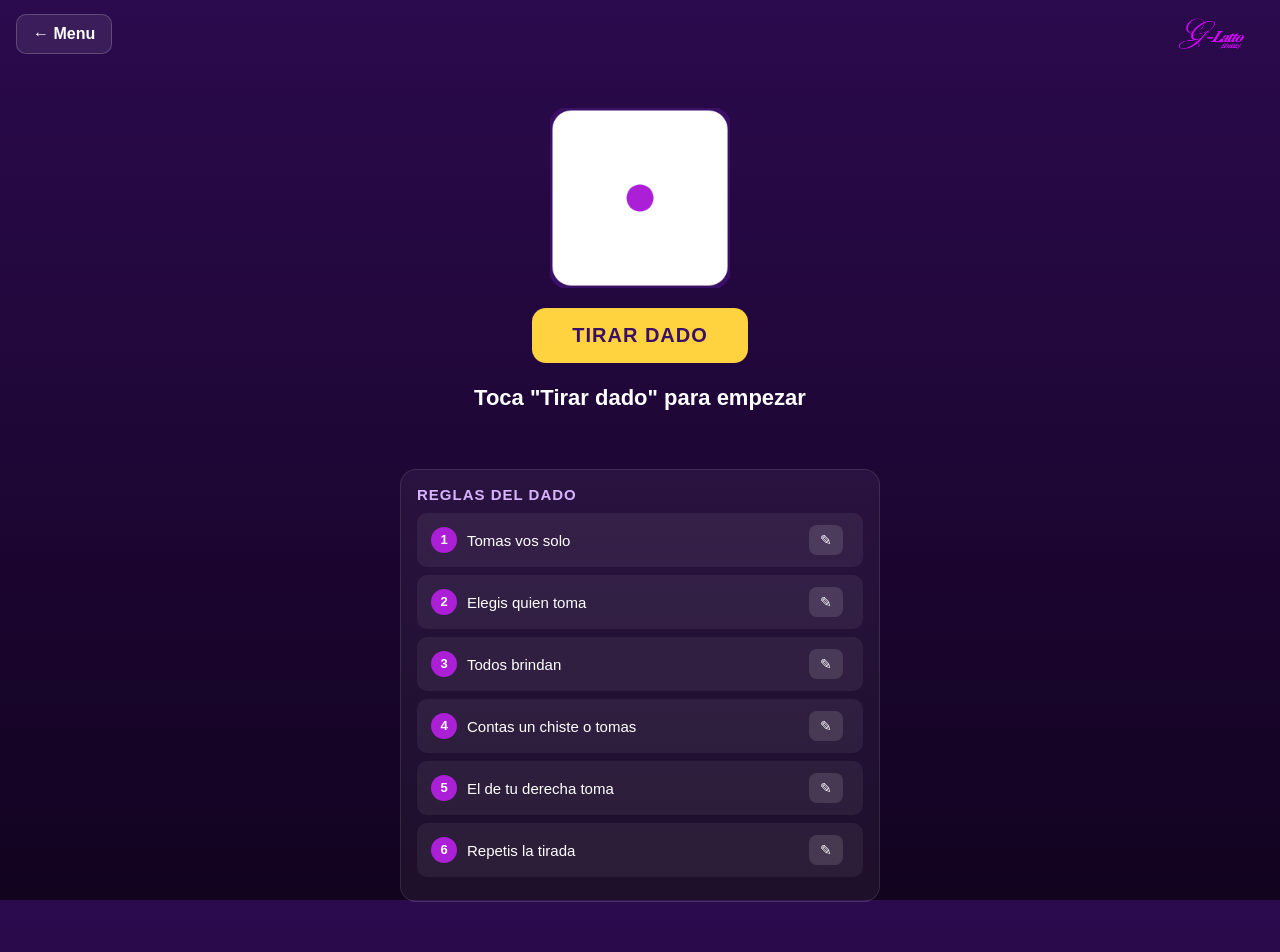
==== dado.html @ e574c799 "Primera version de G-LATTO app" ====
<!DOCTYPE html>
<html lang="es">
<head>
<meta charset="UTF-8">
<meta name="viewport" content="width=device-width, initial-scale=1, maximum-scale=1, user-scalable=no">
<title>G-LATTO - Dado del Trago</title>
<link rel="stylesheet" href="css/style.css">
<link rel="stylesheet" href="css/dado.css">
</head>
<body>

<div class="back-bar">
  <a class="back-link" href="index.html">&larr; Menu</a>
  <img class="mini-logo" src="assets/glatto-logo.png" alt="G-Latto">
</div>

<div class="wrap">

  <div class="dice-area">
    <canvas id="diceCanvas" width="220" height="220"></canvas>
    <button class="btn btn-gold roll-btn" id="rollBtn">Tirar dado</button>
    <div class="dice-rule" id="diceRule">Toca "Tirar dado" para empezar</div>
  </div>

  <div class="options-area">
    <div class="options-header">
      <span>Reglas del dado</span>
    </div>

    <ul class="options-list" id="rulesList"></ul>
  </div>

</div>

<div class="result-overlay" id="editOverlay">
  <div class="result-card edit-card">
    <div class="result-label" id="editTitle">Editar regla</div>
    <input type="text" id="editRuleText" class="edit-input" maxlength="60" placeholder="Regla para este numero...">
    <div class="edit-actions">
      <button class="btn btn-secondary" id="cancelEditBtn">Cancelar</button>
      <button class="btn btn-gold" id="saveEditBtn">Guardar</button>
    </div>
  </div>
</div>

<div class="toast" id="toast"></div>

<script src="js/common.js"></script>
<script src="js/dado.js"></script>
</body>
</html>
---- css/style.css ----
/* G-LATTO app - estilos base
   Escrito para compatibilidad con Safari de iPad 2 (iOS9) y navegadores
   Android viejos: sin CSS variables, sin grid, sin gap en flexbox. */

* {
  margin: 0;
  padding: 0;
  -webkit-box-sizing: border-box;
  box-sizing: border-box;
  -webkit-tap-highlight-color: transparent;
}

html, body {
  width: 100%;
  height: 100%;
}

body {
  font-family: "Helvetica Neue", Helvetica, Arial, sans-serif;
  background-color: #1a0630;
  background-image: -webkit-gradient(linear, left top, left bottom, from(#2b0a4d), to(#12031f));
  background-image: -webkit-linear-gradient(top, #2b0a4d, #12031f);
  background-image: linear-gradient(to bottom, #2b0a4d, #12031f);
  color: #ffffff;
  overflow-x: hidden;
  min-height: 100%;
}

/* evita seleccionar texto sin querer al tocar rapido en la tablet */
body, button, h1, h2, h3, p {
  -webkit-user-select: none;
  -moz-user-select: none;
  user-select: none;
}

input {
  -webkit-user-select: text;
  user-select: text;
}

.wrap {
  width: 100%;
  max-width: 900px;
  margin: 0 auto;
  padding: 20px;
}

/* header con logo */
.top-header {
  text-align: center;
  padding: 18px 10px 10px 10px;
}

.top-header img.logo {
  width: 260px;
  max-width: 70%;
  height: auto;
  display: block;
  margin: 0 auto;
}

.subtitle {
  color: #d9b3ff;
  font-size: 15px;
  letter-spacing: 2px;
  text-transform: uppercase;
  margin-top: 6px;
}

/* grilla de juegos, con flexbox (no grid) para compatibilidad */
.game-list {
  display: -webkit-box;
  display: -webkit-flex;
  display: flex;
  -webkit-flex-wrap: wrap;
  flex-wrap: wrap;
  -webkit-justify-content: center;
  justify-content: center;
  margin-top: 20px;
}

.game-card {
  width: 260px;
  margin: 10px;
  padding: 22px 16px;
  border-radius: 18px;
  background-color: #3a0f66;
  border: 2px solid #7b1fa2;
  text-align: center;
  text-decoration: none;
  color: #ffffff;
  -webkit-transition: -webkit-transform 0.12s ease-out, background-color 0.12s ease-out;
  transition: transform 0.12s ease-out, background-color 0.12s ease-out;
}

.game-card:active {
  -webkit-transform: scale(0.96);
  transform: scale(0.96);
  background-color: #4d1585;
}

.game-card .icon {
  font-size: 42px;
  display: block;
  margin-bottom: 10px;
}

.game-card .name {
  font-size: 20px;
  font-weight: bold;
  text-transform: uppercase;
  letter-spacing: 1px;
}

.game-card .desc {
  font-size: 13px;
  color: #d9b3ff;
  margin-top: 6px;
}

.game-card.disabled {
  background-color: #26123f;
  border-color: #4a2a70;
  color: #8a7aa3;
  opacity: 0.75;
}

.game-card.disabled .name {
  color: #a893c2;
}

.badge-soon {
  display: inline-block;
  margin-top: 8px;
  font-size: 11px;
  padding: 3px 10px;
  border-radius: 12px;
  background-color: #ffd23f;
  color: #3a0f66;
  font-weight: bold;
  letter-spacing: 1px;
  text-transform: uppercase;
}

/* botones grandes tactiles reutilizables */
.btn {
  display: inline-block;
  padding: 16px 28px;
  border-radius: 14px;
  border: none;
  background-color: #ab1fd6;
  color: #ffffff;
  font-size: 18px;
  font-weight: bold;
  text-transform: uppercase;
  letter-spacing: 1px;
  text-decoration: none;
  text-align: center;
  -webkit-transition: -webkit-transform 0.1s ease-out;
  transition: transform 0.1s ease-out;
}

.btn:active {
  -webkit-transform: scale(0.95);
  transform: scale(0.95);
}

.btn-secondary {
  background-color: #3a0f66;
  border: 2px solid #7b1fa2;
}

.btn-gold {
  background-color: #ffd23f;
  color: #3a0f66;
}

.btn[disabled], .btn.disabled {
  background-color: #4a2a70;
  color: #8a7aa3;
}

/* boton volver arriba de todo */
.back-bar {
  display: -webkit-box;
  display: -webkit-flex;
  display: flex;
  -webkit-align-items: center;
  align-items: center;
  -webkit-justify-content: space-between;
  justify-content: space-between;
  padding: 14px 16px;
}

.back-link {
  color: #ffffff;
  text-decoration: none;
  font-size: 16px;
  font-weight: bold;
  padding: 10px 16px;
  background-color: rgba(255,255,255,0.08);
  border-radius: 10px;
  border: 1px solid rgba(255,255,255,0.2);
}

.back-link:active {
  background-color: rgba(255,255,255,0.18);
}

.mini-logo {
  height: 34px;
  width: auto;
}

/* panel de lista reutilizable (opciones de ruleta, banco de preguntas, etc) */
.options-area {
  max-width: 480px;
  margin: 10px auto 30px auto;
  background-color: rgba(255,255,255,0.05);
  border-radius: 16px;
  padding: 16px;
  border: 1px solid rgba(255,255,255,0.1);
}

.options-header {
  display: -webkit-box;
  display: -webkit-flex;
  display: flex;
  -webkit-justify-content: space-between;
  justify-content: space-between;
  -webkit-align-items: center;
  align-items: center;
  font-size: 15px;
  font-weight: bold;
  text-transform: uppercase;
  letter-spacing: 1px;
  color: #d9b3ff;
  margin-bottom: 10px;
}

.btn-small {
  border: none;
  background-color: rgba(255,255,255,0.1);
  color: #ffffff;
  padding: 8px 14px;
  border-radius: 10px;
  font-size: 12px;
  font-weight: bold;
  text-transform: uppercase;
}

.btn-small:active {
  background-color: rgba(255,255,255,0.2);
}

.options-list {
  list-style: none;
}

.options-list li {
  display: -webkit-box;
  display: -webkit-flex;
  display: flex;
  -webkit-align-items: center;
  align-items: center;
  -webkit-justify-content: space-between;
  justify-content: space-between;
  background-color: rgba(255,255,255,0.06);
  padding: 12px 14px;
  border-radius: 10px;
  margin-bottom: 8px;
  font-size: 15px;
}

.options-list li .remove-btn {
  border: none;
  background-color: rgba(255,60,60,0.25);
  color: #ffb3b3;
  width: 30px;
  height: 30px;
  border-radius: 50%;
  font-size: 16px;
  font-weight: bold;
  line-height: 1;
  margin-left: 10px;
  -webkit-flex-shrink: 0;
  flex-shrink: 0;
}

/* overlay modal reutilizable (resultado de ruleta, edicion de preguntas, etc) */
.result-overlay {
  position: fixed;
  top: 0;
  left: 0;
  width: 100%;
  height: 100%;
  background-color: rgba(10,2,20,0.88);
  display: none;
  -webkit-box-align: center;
  -webkit-align-items: center;
  align-items: center;
  -webkit-box-pack: center;
  -webkit-justify-content: center;
  justify-content: center;
  z-index: 100;
  overflow-y: auto;
  padding: 20px 0;
}

.result-overlay.show {
  display: -webkit-box;
  display: -webkit-flex;
  display: flex;
}

.result-card {
  background-color: #3a0f66;
  border: 2px solid #ab1fd6;
  border-radius: 22px;
  padding: 34px 30px;
  text-align: center;
  width: 82%;
  max-width: 420px;
}

.result-label {
  color: #ffd23f;
  text-transform: uppercase;
  letter-spacing: 2px;
  font-size: 14px;
  font-weight: bold;
  margin-bottom: 10px;
}

/* modal de edicion reutilizable (preguntas, dado, etc) */
.edit-card {
  width: 90%;
  max-width: 440px;
  text-align: left;
}

.edit-input {
  display: block;
  width: 100%;
  padding: 12px 14px;
  margin-bottom: 10px;
  border-radius: 10px;
  border: 1px solid rgba(255,255,255,0.2);
  background-color: rgba(0,0,0,0.25);
  color: #ffffff;
  font-size: 15px;
}

.edit-actions {
  display: -webkit-box;
  display: -webkit-flex;
  display: flex;
  -webkit-justify-content: space-between;
  justify-content: space-between;
}

.edit-actions .btn {
  -webkit-box-flex: 1;
  -webkit-flex-grow: 1;
  flex-grow: 1;
  margin: 0 5px;
}

.bank-item-text {
  -webkit-box-flex: 1;
  -webkit-flex-grow: 1;
  flex-grow: 1;
  text-align: left;
  word-break: break-word;
  padding-right: 8px;
}

.bank-item-actions {
  display: -webkit-box;
  display: -webkit-flex;
  display: flex;
  -webkit-flex-shrink: 0;
  flex-shrink: 0;
}

.edit-btn {
  border: none;
  background-color: rgba(255,255,255,0.12);
  color: #ffffff;
  width: 34px;
  height: 30px;
  border-radius: 8px;
  font-size: 14px;
  margin-right: 6px;
}

.footer-note {
  text-align: center;
  color: #6b4a8f;
  font-size: 12px;
  padding: 24px 10px;
  letter-spacing: 1px;
}

/* toast simple para "proximamente" */
.toast {
  position: fixed;
  left: 50%;
  bottom: 40px;
  -webkit-transform: translateX(-50%) translateY(20px);
  transform: translateX(-50%) translateY(20px);
  background-color: #ffd23f;
  color: #3a0f66;
  padding: 14px 22px;
  border-radius: 30px;
  font-weight: bold;
  font-size: 15px;
  opacity: 0;
  visibility: hidden;
  -webkit-transition: opacity 0.25s ease-out, -webkit-transform 0.25s ease-out;
  transition: opacity 0.25s ease-out, transform 0.25s ease-out;
  z-index: 50;
  white-space: nowrap;
}

.toast.show {
  opacity: 1;
  visibility: visible;
  -webkit-transform: translateX(-50%) translateY(0);
  transform: translateX(-50%) translateY(0);
}
---- css/dado.css ----
/* estilos especificos de la pantalla de dado */

.dice-area {
  text-align: center;
  padding: 20px 10px 10px 10px;
}

#diceCanvas {
  width: 180px;
  height: 180px;
  margin: 0 auto 20px auto;
  display: block;
}

.roll-btn {
  font-size: 20px;
  padding: 16px 40px;
}

.dice-rule {
  max-width: 480px;
  margin: 22px auto 30px auto;
  font-size: 22px;
  font-weight: bold;
  min-height: 34px;
  padding: 0 10px;
}

.options-list li .rule-number {
  display: inline-block;
  width: 26px;
  height: 26px;
  border-radius: 50%;
  background-color: #ab1fd6;
  color: #ffffff;
  font-size: 13px;
  font-weight: bold;
  text-align: center;
  line-height: 26px;
  margin-right: 10px;
  -webkit-flex-shrink: 0;
  flex-shrink: 0;
}
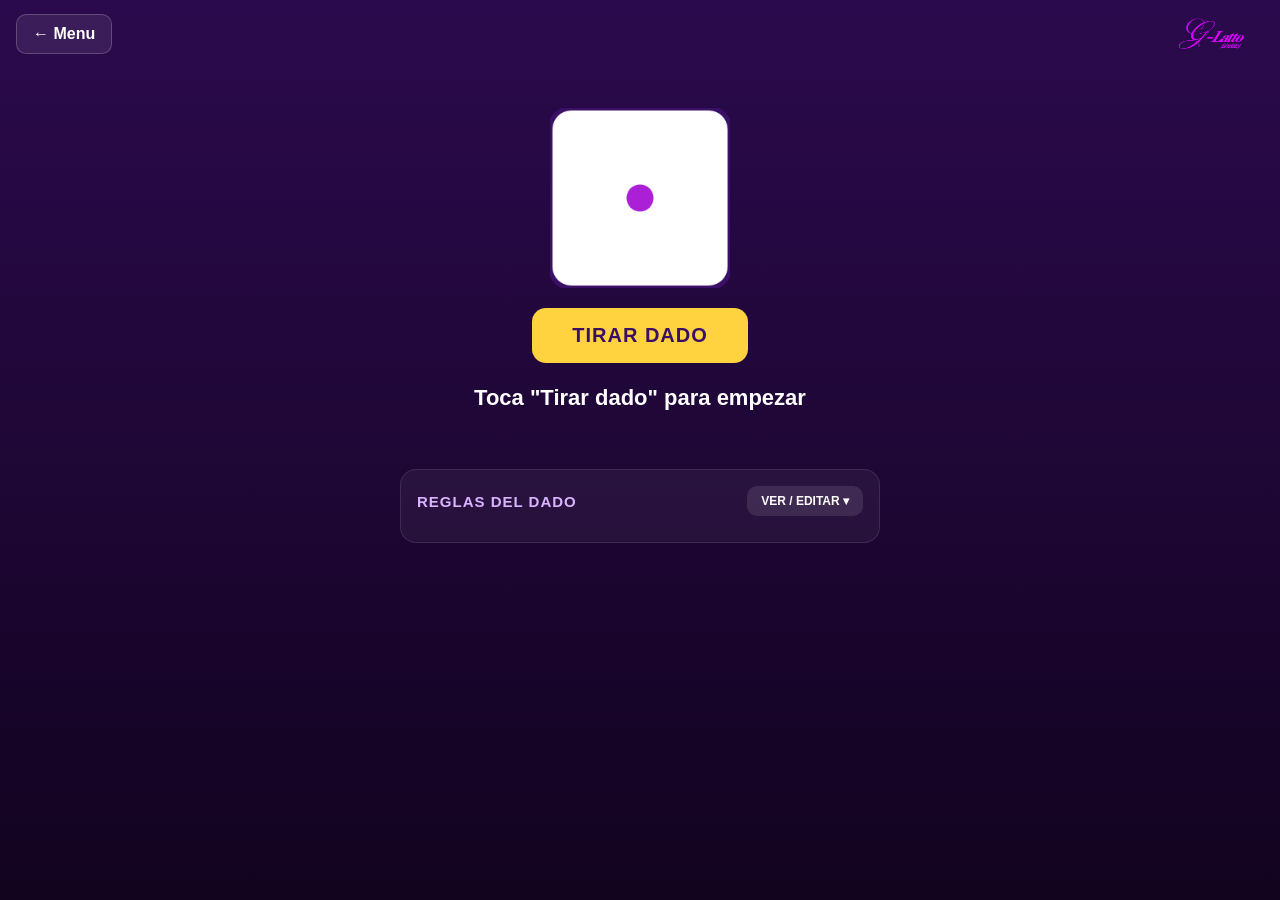
==== commit 0c83bdb6: "Ocultar listas de opciones/preguntas por defecto para no arruinar la sorpresa" ====
--- a/dado.html
+++ b/dado.html
@@ -25,9 +25,12 @@
   <div class="options-area">
     <div class="options-header">
       <span>Reglas del dado</span>
+      <button class="btn-small" id="toggleListBtn">Ver / editar &#9662;</button>
     </div>
 
-    <ul class="options-list" id="rulesList"></ul>
+    <div class="options-body hidden" id="optionsBody">
+      <ul class="options-list" id="rulesList"></ul>
+    </div>
   </div>
 
 </div>
--- a/css/style.css
+++ b/css/style.css
@@ -394,6 +394,15 @@
   margin-right: 6px;
 }
 
+.options-body.hidden {
+  display: none;
+}
+
+.options-body-actions {
+  text-align: right;
+  margin-bottom: 10px;
+}
+
 .footer-note {
   text-align: center;
   color: #6b4a8f;
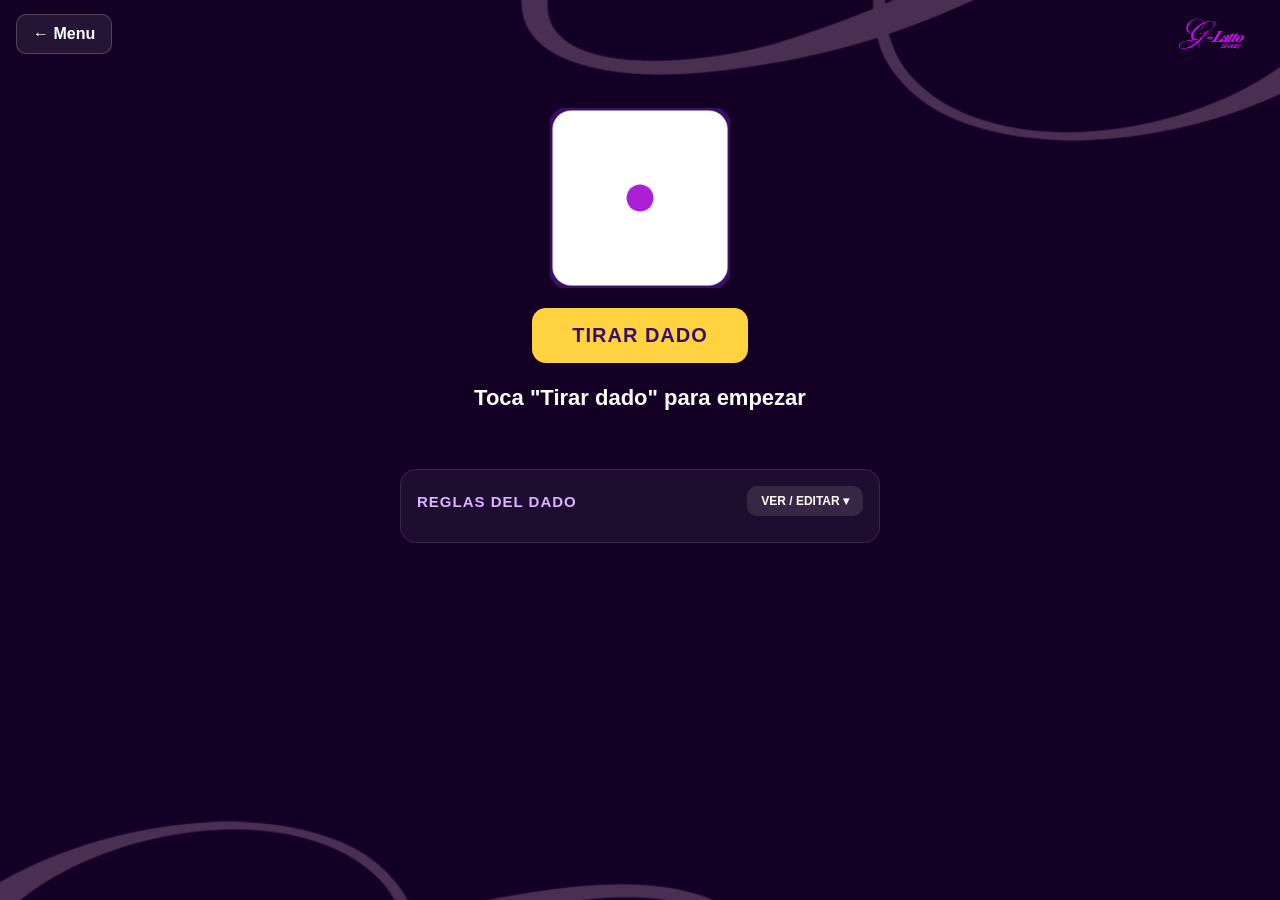
==== commit 8ea0987e: "Agregar fondo tono sobre tono con el logo G-Latto en todas las pantallas" ====
--- a/dado.html
+++ b/dado.html
@@ -8,6 +8,8 @@
 <link rel="stylesheet" href="css/dado.css">
 </head>
 <body>
+
+<div class="bg-fixed"></div>
 
 <div class="back-bar">
   <a class="back-link" href="index.html">&larr; Menu</a>
--- a/css/style.css
+++ b/css/style.css
@@ -17,13 +17,29 @@
 
 body {
   font-family: "Helvetica Neue", Helvetica, Arial, sans-serif;
-  background-color: #1a0630;
-  background-image: -webkit-gradient(linear, left top, left bottom, from(#2b0a4d), to(#12031f));
-  background-image: -webkit-linear-gradient(top, #2b0a4d, #12031f);
-  background-image: linear-gradient(to bottom, #2b0a4d, #12031f);
+  background-color: #150429;
   color: #ffffff;
   overflow-x: hidden;
   min-height: 100%;
+}
+
+/* fondo fijo con el logo G-Latto tono sobre tono.
+   Se usa un div con position:fixed en vez de background-attachment:fixed
+   porque ese ultimo tiene bugs conocidos en Safari de iOS viejo. */
+.bg-fixed {
+  position: fixed;
+  top: 0;
+  left: 0;
+  right: 0;
+  bottom: 0;
+  width: 100%;
+  height: 100%;
+  background-color: #150429;
+  background-image: url('../assets/g-latto-bg.png');
+  background-repeat: no-repeat;
+  background-position: center center;
+  background-size: cover;
+  z-index: -1;
 }
 
 /* evita seleccionar texto sin querer al tocar rapido en la tablet */
